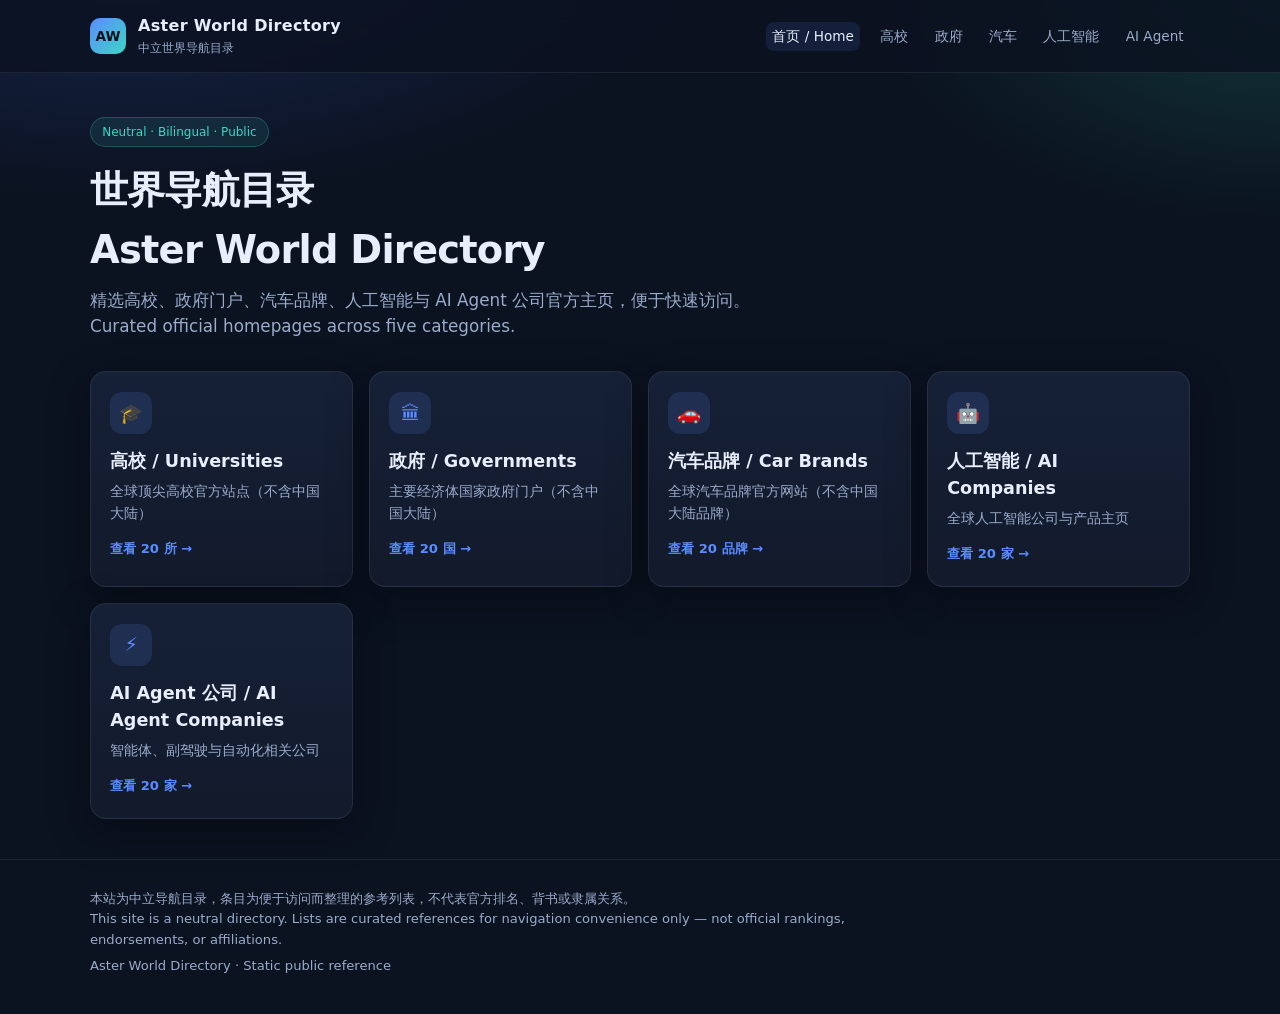
==== index.html @ b06a0505 "Initial Aster World Directory static site Neutral bilingual directory: universities, governments, ca" ====
<!DOCTYPE html>
<html lang="zh-CN">
<head>
  <meta charset="UTF-8" />
  <meta name="viewport" content="width=device-width, initial-scale=1" />
  <meta name="description" content="Aster World Directory — neutral bilingual link directory for universities, governments, car brands, AI companies, and AI agent companies." />
  <title>Home · Aster World Directory</title>
  <link rel="stylesheet" href="styles.css" />
</head>
<body>
  <header class="site-header">
    <div class="wrap nav">
      <a class="brand" href="index.html">
        <div class="logo">AW</div>
        <div class="brand-text">
          <strong>Aster World Directory</strong>
          <span>中立世界导航目录</span>
        </div>
      </a>
      <nav class="nav-links">
        <a href="index.html" class="active">首页 / Home</a><a href="universities.html">高校</a><a href="governments.html">政府</a><a href="cars.html">汽车</a><a href="ai.html">人工智能</a><a href="agents.html">AI Agent</a>
      </nav>
    </div>
  </header>

  <main class="wrap">
    <section class="hero">
      <span class="badge">Neutral · Bilingual · Public</span>
      <h1>世界导航目录<br>Aster World Directory</h1>
      <p class="sub">精选高校、政府门户、汽车品牌、人工智能与 AI Agent 公司官方主页，便于快速访问。Curated official homepages across five categories.</p>
    </section>
    <section class="cards">
      <a class="card" href="universities.html">
        <div class="icon">🎓</div>
        <h2>高校 / Universities</h2>
        <p>全球顶尖高校官方站点（不含中国大陆）</p>
        <div class="go">查看 20 所 →</div>
      </a>
      <a class="card" href="governments.html">
        <div class="icon">🏛</div>
        <h2>政府 / Governments</h2>
        <p>主要经济体国家政府门户（不含中国大陆）</p>
        <div class="go">查看 20 国 →</div>
      </a>
      <a class="card" href="cars.html">
        <div class="icon">🚗</div>
        <h2>汽车品牌 / Car Brands</h2>
        <p>全球汽车品牌官方网站（不含中国大陆品牌）</p>
        <div class="go">查看 20 品牌 →</div>
      </a>
      <a class="card" href="ai.html">
        <div class="icon">🤖</div>
        <h2>人工智能 / AI Companies</h2>
        <p>全球人工智能公司与产品主页</p>
        <div class="go">查看 20 家 →</div>
      </a>
      <a class="card" href="agents.html">
        <div class="icon">⚡</div>
        <h2>AI Agent 公司 / AI Agent Companies</h2>
        <p>智能体、副驾驶与自动化相关公司</p>
        <div class="go">查看 20 家 →</div>
      </a>
    </section>
  </main>

  <footer class="site-footer">
    <div class="wrap">
      <p>本站为中立导航目录，条目为便于访问而整理的参考列表，不代表官方排名、背书或隶属关系。<br>
      This site is a neutral directory. Lists are curated references for navigation convenience only — not official rankings, endorsements, or affiliations.</p>
      <p>Aster World Directory · Static public reference</p>
    </div>
  </footer>
</body>
</html>
---- styles.css ----
:root {
  --bg: #0b1220;
  --bg-elev: #121a2b;
  --card: #162036;
  --card-hover: #1c2944;
  --text: #e8eefc;
  --muted: #9aabcc;
  --accent: #5b8cff;
  --accent-2: #3dd6c6;
  --border: rgba(255,255,255,0.08);
  --shadow: 0 12px 40px rgba(0,0,0,0.35);
  --radius: 16px;
  --max: 1100px;
  --font: "Segoe UI", system-ui, -apple-system, "PingFang SC", "Noto Sans SC", "Microsoft YaHei", sans-serif;
}
* { box-sizing: border-box; }
html { scroll-behavior: smooth; }
body {
  margin: 0;
  font-family: var(--font);
  background: radial-gradient(1200px 600px at 10% -10%, #1a2a55 0%, transparent 50%),
              radial-gradient(900px 500px at 100% 0%, #12353a 0%, transparent 45%),
              var(--bg);
  color: var(--text);
  min-height: 100vh;
  line-height: 1.55;
}
a { color: var(--accent); text-decoration: none; }
a:hover { text-decoration: underline; }
.wrap { width: min(100% - 2rem, var(--max)); margin: 0 auto; }
.site-header {
  position: sticky; top: 0; z-index: 20;
  backdrop-filter: blur(14px);
  background: rgba(11,18,32,0.82);
  border-bottom: 1px solid var(--border);
}
.nav {
  display: flex; align-items: center; justify-content: space-between;
  gap: 1rem; padding: 0.9rem 0;
}
.brand { display: flex; align-items: center; gap: 0.75rem; color: var(--text); text-decoration: none; }
.brand:hover { text-decoration: none; }
.logo {
  width: 36px; height: 36px; border-radius: 10px;
  background: linear-gradient(135deg, var(--accent), var(--accent-2));
  display: grid; place-items: center; font-weight: 800; color: #041018; font-size: 0.85rem;
}
.brand-text strong { display: block; font-size: 1rem; letter-spacing: 0.02em; }
.brand-text span { display: block; font-size: 0.75rem; color: var(--muted); }
.nav-links { display: flex; flex-wrap: wrap; gap: 0.4rem 0.85rem; justify-content: flex-end; }
.nav-links a {
  color: var(--muted); font-size: 0.85rem; padding: 0.25rem 0.4rem; border-radius: 8px;
}
.nav-links a:hover, .nav-links a.active { color: var(--text); background: rgba(91,140,255,0.12); text-decoration: none; }
.hero { padding: 2.75rem 0 1.5rem; }
.hero h1 {
  margin: 0 0 0.5rem; font-size: clamp(1.7rem, 4vw, 2.4rem); font-weight: 750; letter-spacing: -0.02em;
}
.hero .sub { color: var(--muted); font-size: 1.05rem; max-width: 42rem; margin: 0; }
.badge {
  display: inline-block; margin-bottom: 0.85rem; padding: 0.28rem 0.7rem;
  border-radius: 999px; font-size: 0.75rem; color: var(--accent-2);
  background: rgba(61,214,198,0.1); border: 1px solid rgba(61,214,198,0.25);
}
.cards {
  display: grid; grid-template-columns: repeat(auto-fit, minmax(220px, 1fr));
  gap: 1rem; padding: 0.5rem 0 2.5rem;
}
.card {
  background: linear-gradient(180deg, var(--card), var(--bg-elev));
  border: 1px solid var(--border); border-radius: var(--radius);
  padding: 1.25rem 1.2rem 1.35rem; box-shadow: var(--shadow);
  transition: transform .18s ease, border-color .18s ease, background .18s ease;
  color: inherit; text-decoration: none; display: block; min-height: 148px;
}
.card:hover {
  transform: translateY(-3px); border-color: rgba(91,140,255,0.4);
  background: var(--card-hover); text-decoration: none;
}
.card .icon {
  width: 42px; height: 42px; border-radius: 12px; display: grid; place-items: center;
  font-size: 1.2rem; margin-bottom: 0.85rem;
  background: rgba(91,140,255,0.15); color: var(--accent);
}
.card h2 { margin: 0 0 0.3rem; font-size: 1.1rem; }
.card p { margin: 0; color: var(--muted); font-size: 0.9rem; }
.card .go { margin-top: 0.9rem; font-size: 0.82rem; color: var(--accent); font-weight: 600; }
.page-head { padding: 2rem 0 1rem; }
.page-head h1 { margin: 0 0 0.35rem; font-size: clamp(1.5rem, 3.5vw, 2rem); }
.page-head p { margin: 0; color: var(--muted); }
.list {
  list-style: none; padding: 0 0 2.5rem; margin: 0;
  display: grid; gap: 0.65rem;
}
.list li {
  background: var(--card); border: 1px solid var(--border); border-radius: 12px;
  transition: border-color .15s ease, background .15s ease;
}
.list li:hover { border-color: rgba(91,140,255,0.35); background: var(--card-hover); }
.list a {
  display: flex; align-items: center; justify-content: space-between; gap: 1rem;
  padding: 0.95rem 1.1rem; color: inherit; text-decoration: none;
}
.list a:hover { text-decoration: none; }
.entry-name { font-weight: 600; }
.entry-name small { display: block; font-weight: 400; color: var(--muted); margin-top: 0.15rem; font-size: 0.82rem; }
.entry-url {
  color: var(--muted); font-size: 0.78rem; max-width: 42%; overflow: hidden;
  text-overflow: ellipsis; white-space: nowrap; text-align: right;
}
.rank {
  flex-shrink: 0; width: 2rem; height: 2rem; border-radius: 8px;
  display: grid; place-items: center; font-size: 0.8rem; font-weight: 700;
  background: rgba(91,140,255,0.14); color: var(--accent); margin-right: 0.15rem;
}
.entry-main { display: flex; align-items: center; gap: 0.75rem; min-width: 0; }
.site-footer {
  border-top: 1px solid var(--border); padding: 1.5rem 0 2rem; color: var(--muted); font-size: 0.82rem;
}
.site-footer p { margin: 0.35rem 0; max-width: 48rem; }
.back { display: inline-block; margin-bottom: 0.75rem; color: var(--muted); font-size: 0.9rem; }
.back:hover { color: var(--accent); }
@media (max-width: 640px) {
  .nav { flex-direction: column; align-items: flex-start; }
  .nav-links { justify-content: flex-start; }
  .list a { flex-direction: column; align-items: flex-start; }
  .entry-url { max-width: 100%; text-align: left; }
}
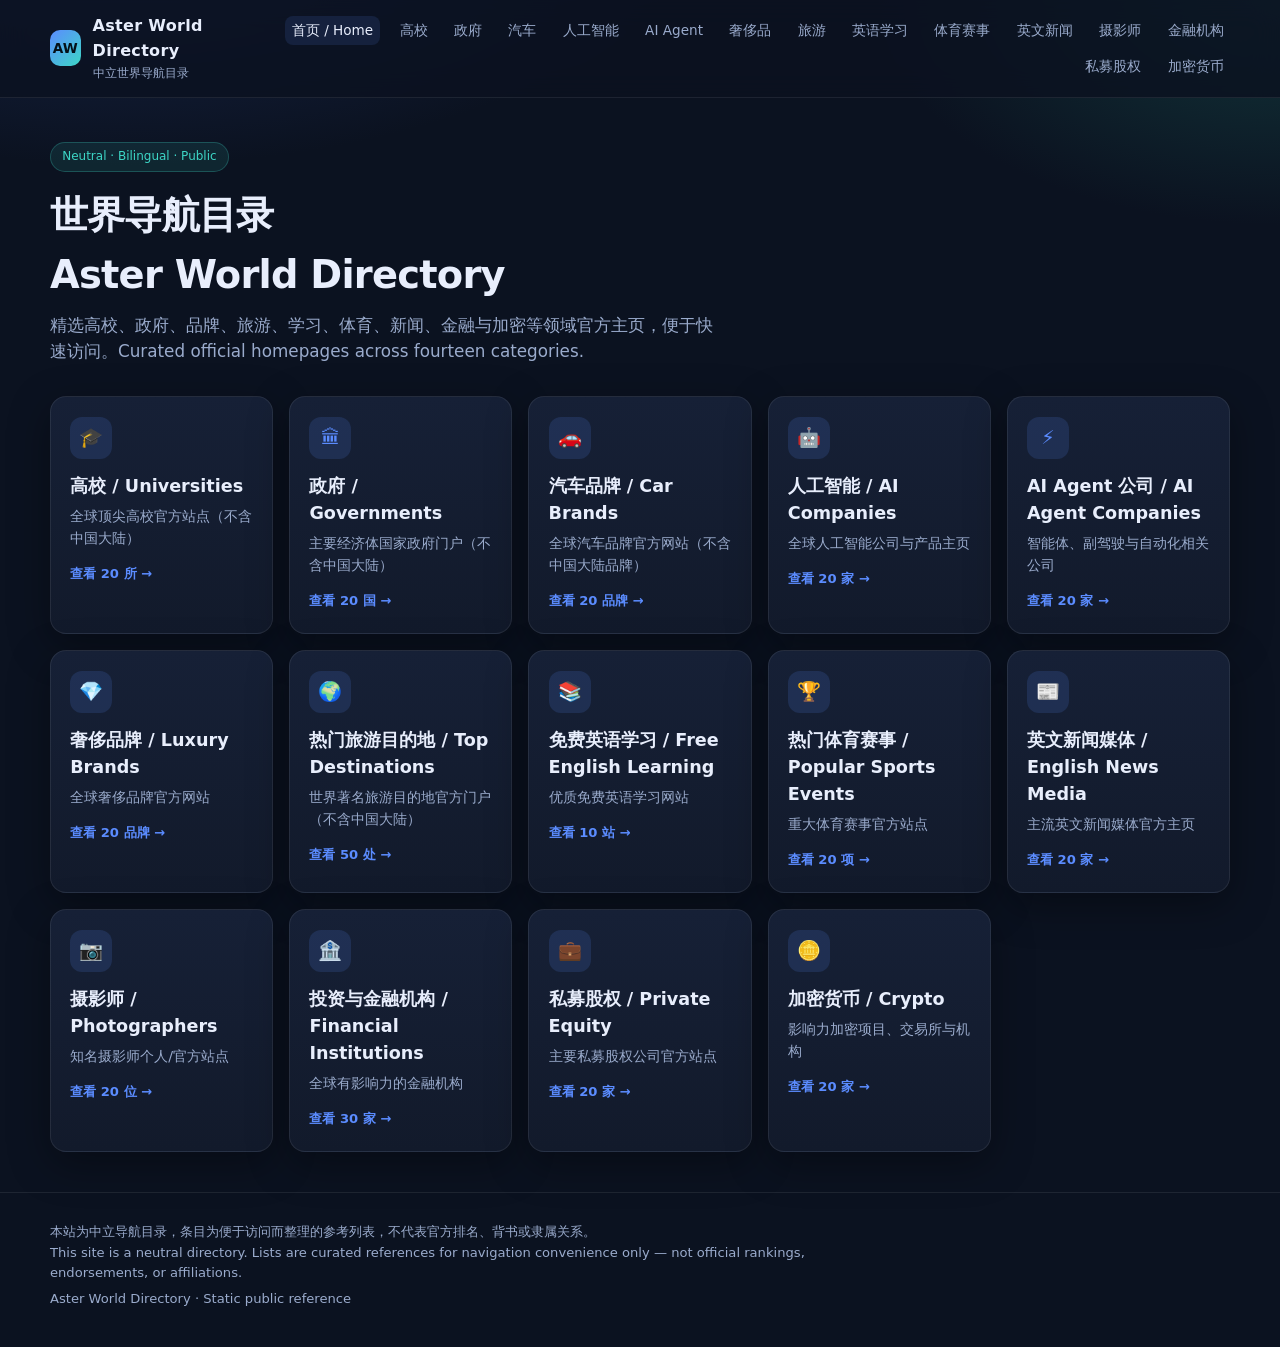
==== commit 182cd823: "Add nine new directory categories and homepage cards Expand Aster World Directory with luxury, touri" ====
--- a/index.html
+++ b/index.html
@@ -3,7 +3,7 @@
 <head>
   <meta charset="UTF-8" />
   <meta name="viewport" content="width=device-width, initial-scale=1" />
-  <meta name="description" content="Aster World Directory — neutral bilingual link directory for universities, governments, car brands, AI companies, and AI agent companies." />
+  <meta name="description" content="Aster World Directory — neutral bilingual link directory across universities, governments, brands, travel, learning, sports, news, finance, and more." />
   <title>Home · Aster World Directory</title>
   <link rel="stylesheet" href="styles.css" />
 </head>
@@ -18,7 +18,7 @@
         </div>
       </a>
       <nav class="nav-links">
-        <a href="index.html" class="active">首页 / Home</a><a href="universities.html">高校</a><a href="governments.html">政府</a><a href="cars.html">汽车</a><a href="ai.html">人工智能</a><a href="agents.html">AI Agent</a>
+        <a href="index.html" class="active">首页 / Home</a><a href="universities.html">高校</a><a href="governments.html">政府</a><a href="cars.html">汽车</a><a href="ai.html">人工智能</a><a href="agents.html">AI Agent</a><a href="luxury.html">奢侈品</a><a href="tourism.html">旅游</a><a href="english-learning.html">英语学习</a><a href="sports.html">体育赛事</a><a href="news.html">英文新闻</a><a href="photographers.html">摄影师</a><a href="finance.html">金融机构</a><a href="private-equity.html">私募股权</a><a href="crypto.html">加密货币</a>
       </nav>
     </div>
   </header>
@@ -27,7 +27,7 @@
     <section class="hero">
       <span class="badge">Neutral · Bilingual · Public</span>
       <h1>世界导航目录<br>Aster World Directory</h1>
-      <p class="sub">精选高校、政府门户、汽车品牌、人工智能与 AI Agent 公司官方主页，便于快速访问。Curated official homepages across five categories.</p>
+      <p class="sub">精选高校、政府、品牌、旅游、学习、体育、新闻、金融与加密等领域官方主页，便于快速访问。Curated official homepages across fourteen categories.</p>
     </section>
     <section class="cards">
       <a class="card" href="universities.html">
@@ -60,6 +60,60 @@
         <p>智能体、副驾驶与自动化相关公司</p>
         <div class="go">查看 20 家 →</div>
       </a>
+      <a class="card" href="luxury.html">
+        <div class="icon">💎</div>
+        <h2>奢侈品牌 / Luxury Brands</h2>
+        <p>全球奢侈品牌官方网站</p>
+        <div class="go">查看 20 品牌 →</div>
+      </a>
+      <a class="card" href="tourism.html">
+        <div class="icon">🌍</div>
+        <h2>热门旅游目的地 / Top Destinations</h2>
+        <p>世界著名旅游目的地官方门户（不含中国大陆）</p>
+        <div class="go">查看 50 处 →</div>
+      </a>
+      <a class="card" href="english-learning.html">
+        <div class="icon">📚</div>
+        <h2>免费英语学习 / Free English Learning</h2>
+        <p>优质免费英语学习网站</p>
+        <div class="go">查看 10 站 →</div>
+      </a>
+      <a class="card" href="sports.html">
+        <div class="icon">🏆</div>
+        <h2>热门体育赛事 / Popular Sports Events</h2>
+        <p>重大体育赛事官方站点</p>
+        <div class="go">查看 20 项 →</div>
+      </a>
+      <a class="card" href="news.html">
+        <div class="icon">📰</div>
+        <h2>英文新闻媒体 / English News Media</h2>
+        <p>主流英文新闻媒体官方主页</p>
+        <div class="go">查看 20 家 →</div>
+      </a>
+      <a class="card" href="photographers.html">
+        <div class="icon">📷</div>
+        <h2>摄影师 / Photographers</h2>
+        <p>知名摄影师个人/官方站点</p>
+        <div class="go">查看 20 位 →</div>
+      </a>
+      <a class="card" href="finance.html">
+        <div class="icon">🏦</div>
+        <h2>投资与金融机构 / Financial Institutions</h2>
+        <p>全球有影响力的金融机构</p>
+        <div class="go">查看 30 家 →</div>
+      </a>
+      <a class="card" href="private-equity.html">
+        <div class="icon">💼</div>
+        <h2>私募股权 / Private Equity</h2>
+        <p>主要私募股权公司官方站点</p>
+        <div class="go">查看 20 家 →</div>
+      </a>
+      <a class="card" href="crypto.html">
+        <div class="icon">🪙</div>
+        <h2>加密货币 / Crypto</h2>
+        <p>影响力加密项目、交易所与机构</p>
+        <div class="go">查看 20 家 →</div>
+      </a>
     </section>
   </main>
 
--- a/styles.css
+++ b/styles.css
@@ -10,7 +10,7 @@
   --border: rgba(255,255,255,0.08);
   --shadow: 0 12px 40px rgba(0,0,0,0.35);
   --radius: 16px;
-  --max: 1100px;
+  --max: 1180px;
   --font: "Segoe UI", system-ui, -apple-system, "PingFang SC", "Noto Sans SC", "Microsoft YaHei", sans-serif;
 }
 * { box-sizing: border-box; }
